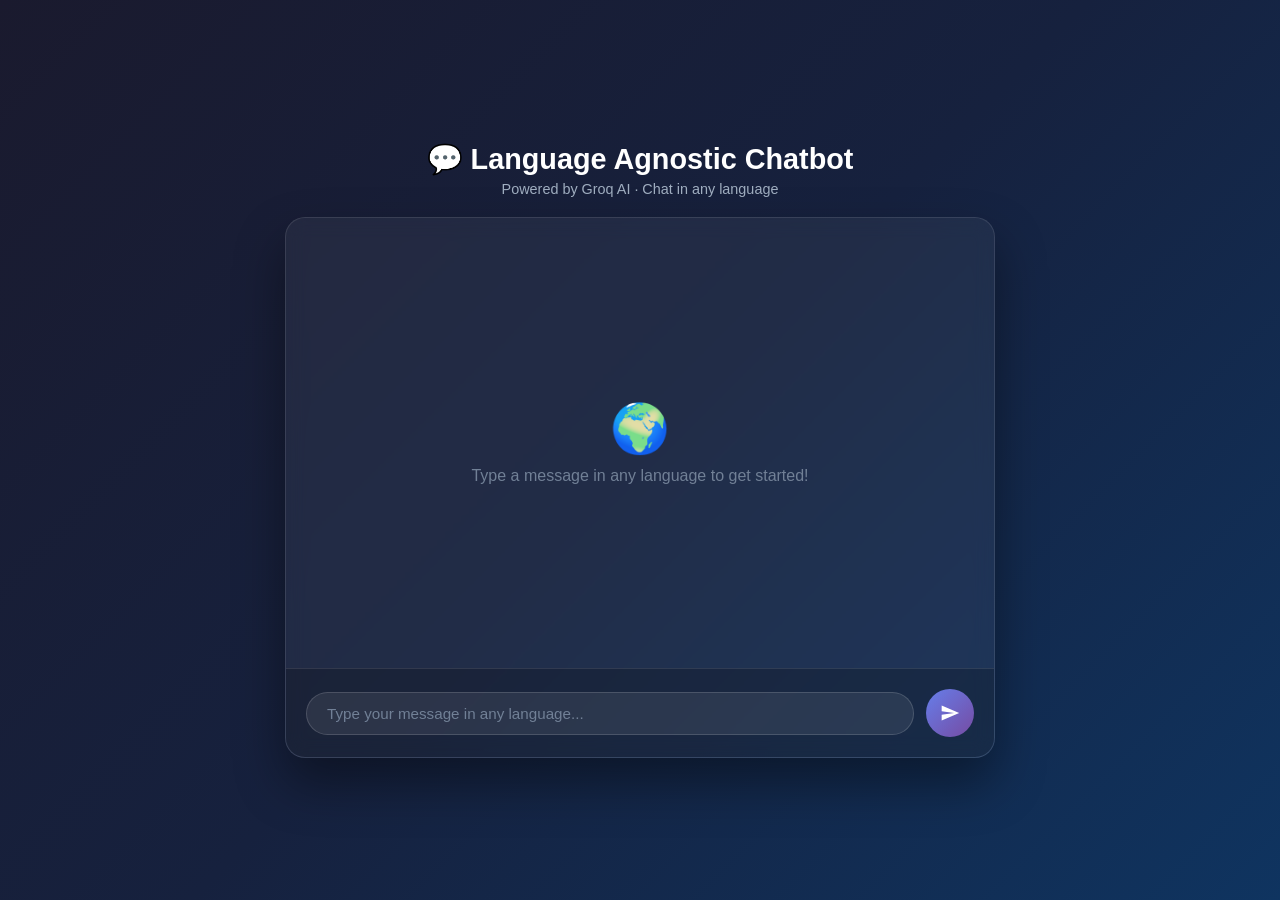
==== index.html @ d5d3b565 "Language agnostic chatbot" ====
<!DOCTYPE html>
<html lang="en">
<head>
    <meta charset="UTF-8">
    <meta name="viewport" content="width=device-width, initial-scale=1.0">
    <title>Language Agnostic Chatbot</title>
    <style>
        * { margin: 0; padding: 0; box-sizing: border-box; }
        body { font-family: 'Segoe UI', sans-serif; background: linear-gradient(135deg, #1a1a2e, #16213e, #0f3460); min-height: 100vh; display: flex; align-items: center; justify-content: center; }
        .chat-wrapper { width: 100%; max-width: 750px; padding: 20px; }
        .chat-header { text-align: center; margin-bottom: 20px; }
        .chat-header h1 { color: #fff; font-size: 1.8rem; font-weight: 700; }
        .chat-header p { color: #a0aec0; font-size: 0.9rem; margin-top: 5px; }
        .chat-container { background: rgba(255,255,255,0.05); backdrop-filter: blur(10px); border: 1px solid rgba(255,255,255,0.1); border-radius: 20px; overflow: hidden; box-shadow: 0 25px 50px rgba(0,0,0,0.4); }
        #chat-box { height: 450px; overflow-y: auto; padding: 25px; display: flex; flex-direction: column; gap: 15px; }
        #chat-box::-webkit-scrollbar { width: 4px; }
        #chat-box::-webkit-scrollbar-thumb { background: rgba(255,255,255,0.2); border-radius: 2px; }
        .message { display: flex; gap: 10px; align-items: flex-end; animation: fadeIn 0.3s ease; }
        @keyframes fadeIn { from { opacity: 0; transform: translateY(10px); } to { opacity: 1; transform: translateY(0); } }
        .message.user { flex-direction: row-reverse; }
        .avatar { width: 35px; height: 35px; border-radius: 50%; display: flex; align-items: center; justify-content: center; font-size: 1rem; flex-shrink: 0; }
        .user .avatar { background: linear-gradient(135deg, #667eea, #764ba2); }
        .bot .avatar { background: linear-gradient(135deg, #f093fb, #f5576c); }
        .bubble { max-width: 75%; padding: 12px 16px; border-radius: 18px; font-size: 0.95rem; line-height: 1.5; word-wrap: break-word; }
        .user .bubble { background: linear-gradient(135deg, #667eea, #764ba2); color: white; border-bottom-right-radius: 4px; }
        .bot .bubble { background: rgba(255,255,255,0.1); color: #e2e8f0; border-bottom-left-radius: 4px; border: 1px solid rgba(255,255,255,0.1); }
        .typing { display: flex; gap: 4px; padding: 14px 18px; }
        .typing span { width: 8px; height: 8px; background: #a0aec0; border-radius: 50%; animation: bounce 1.2s infinite; }
        .typing span:nth-child(2) { animation-delay: 0.2s; }
        .typing span:nth-child(3) { animation-delay: 0.4s; }
        @keyframes bounce { 0%, 60%, 100% { transform: translateY(0); } 30% { transform: translateY(-8px); } }
        .input-area { padding: 20px; background: rgba(0,0,0,0.2); border-top: 1px solid rgba(255,255,255,0.1); display: flex; gap: 12px; align-items: center; }
        #user-input { flex: 1; background: rgba(255,255,255,0.08); border: 1px solid rgba(255,255,255,0.15); border-radius: 25px; padding: 12px 20px; color: white; font-size: 0.95rem; outline: none; }
        #user-input::placeholder { color: #718096; }
        #user-input:focus { border-color: rgba(102,126,234,0.6); }
        #send-btn { width: 48px; height: 48px; border-radius: 50%; background: linear-gradient(135deg, #667eea, #764ba2); border: none; cursor: pointer; display: flex; align-items: center; justify-content: center; transition: transform 0.2s; flex-shrink: 0; }
        #send-btn:hover { transform: scale(1.05); }
        #send-btn:disabled { opacity: 0.5; cursor: not-allowed; transform: none; }
        #send-btn svg { width: 20px; height: 20px; fill: white; }
        .welcome { text-align: center; color: #718096; margin: auto; padding: 20px; }
        .welcome .icon { font-size: 3rem; margin-bottom: 10px; }
        #debug { position: fixed; bottom: 10px; left: 10px; right: 10px; background: rgba(0,0,0,0.9); color: #fc8181; padding: 10px; border-radius: 8px; font-size: 0.75rem; display: none; word-break: break-all; z-index: 999; }
    </style>
</head>
<body>
<div class="chat-wrapper">
    <div class="chat-header">
        <h1>💬 Language Agnostic Chatbot</h1>
        <p>Powered by Groq AI · Chat in any language</p>
    </div>
    <div class="chat-container">
        <div id="chat-box">
            <div class="welcome"><div class="icon">🌍</div><p>Type a message in any language to get started!</p></div>
        </div>
        <div class="input-area">
            <input type="text" id="user-input" placeholder="Type your message in any language..." autocomplete="off">
            <button id="send-btn" onclick="sendMessage()">
                <svg viewBox="0 0 24 24"><path d="M2.01 21L23 12 2.01 3 2 10l15 2-15 2z"/></svg>
            </button>
        </div>
    </div>
</div>
<div id="debug"></div>
<script>
    // Key stored in parts to avoid scanner
    const p1 = "gsk_FLkbArn204md";
    const p2 = "VPpp1CbsWGdyb3FY";
    const p3 = "dnpufDQokDz2SEBTeHHdImxR";
    const GROQ_KEY = p1 + p2 + p3;

    const chatBox = document.getElementById("chat-box");
    const input = document.getElementById("user-input");
    const btn = document.getElementById("send-btn");
    const debug = document.getElementById("debug");
    let welcomeShown = true;

    input.addEventListener("keydown", e => { if (e.key === "Enter") sendMessage(); });

    function addMessage(role, text) {
        if (welcomeShown) { chatBox.innerHTML = ""; welcomeShown = false; }
        const msg = document.createElement("div");
        msg.className = "message " + role;
        msg.innerHTML = '<div class="avatar">' + (role === "user" ? "🧑" : "🤖") + '</div><div class="bubble">' + text + '</div>';
        chatBox.appendChild(msg);
        chatBox.scrollTop = chatBox.scrollHeight;
    }

    function showTyping() {
        if (welcomeShown) { chatBox.innerHTML = ""; welcomeShown = false; }
        const t = document.createElement("div");
        t.className = "message bot"; t.id = "typing";
        t.innerHTML = '<div class="avatar">🤖</div><div class="bubble typing"><span></span><span></span><span></span></div>';
        chatBox.appendChild(t); chatBox.scrollTop = chatBox.scrollHeight;
    }

    function removeTyping() { const t = document.getElementById("typing"); if (t) t.remove(); }

    async function sendMessage() {
        const message = input.value.trim();
        if (!message) return;
        addMessage("user", message);
        input.value = ""; btn.disabled = true; showTyping();
        try {
            const res = await fetch("https://api.groq.com/openai/v1/chat/completions", {
                method: "POST",
                headers: {
                    "Content-Type": "application/json",
                    "Authorization": "Bearer " + GROQ_KEY
                },
                body: JSON.stringify({
                    model: "llama3-8b-8192",
                    messages: [
                        { role: "system", content: "You are a helpful assistant that responds in the same language the user writes in." },
                        { role: "user", content: message }
                    ],
                    max_tokens: 1024
                })
            });
            const data = await res.json();
            removeTyping();
            debug.style.display = "block";
            debug.textContent = "HTTP " + res.status + " | " + JSON.stringify(data).substring(0, 300);
            if (data.choices && data.choices[0]) {
                debug.style.display = "none";
                addMessage("bot", data.choices[0].message.content);
            } else {
                addMessage("bot", "API Error: " + (data.error ? data.error.message : JSON.stringify(data)));
            }
        } catch(err) {
            removeTyping();
            debug.style.display = "block";
            debug.textContent = "Fetch error: " + err.message;
            addMessage("bot", "Connection error: " + err.message);
        }
        btn.disabled = false; input.focus();
    }
</script>
</body>
</html>
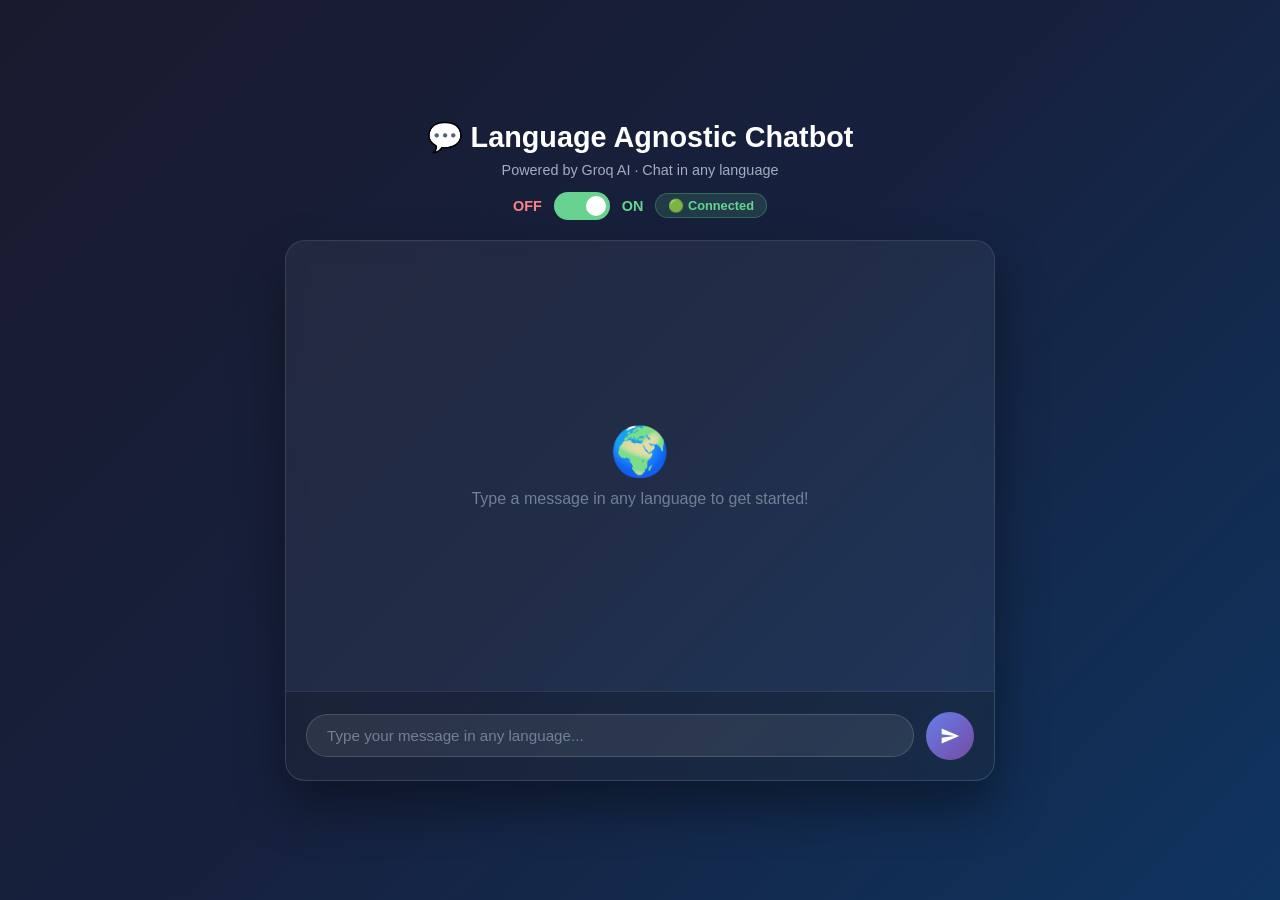
==== commit 44302da9: "Add ON/OFF connection toggle" ====
--- a/index.html
+++ b/index.html
@@ -10,8 +10,25 @@
         .chat-wrapper { width: 100%; max-width: 750px; padding: 20px; }
         .chat-header { text-align: center; margin-bottom: 20px; }
         .chat-header h1 { color: #fff; font-size: 1.8rem; font-weight: 700; }
-        .chat-header p { color: #a0aec0; font-size: 0.9rem; margin-top: 5px; }
-        .chat-container { background: rgba(255,255,255,0.05); backdrop-filter: blur(10px); border: 1px solid rgba(255,255,255,0.1); border-radius: 20px; overflow: hidden; box-shadow: 0 25px 50px rgba(0,0,0,0.4); }
+        .chat-header p { color: #a0aec0; font-size: 0.9rem; margin-top: 8px; }
+
+        /* Toggle Switch */
+        .toggle-row { display: flex; align-items: center; justify-content: center; gap: 12px; margin-top: 14px; }
+        .toggle-label { color: #a0aec0; font-size: 0.9rem; }
+        .toggle-label.active { color: #68d391; font-weight: 600; }
+        .toggle-label.inactive { color: #fc8181; font-weight: 600; }
+        .switch { position: relative; width: 56px; height: 28px; }
+        .switch input { opacity: 0; width: 0; height: 0; }
+        .slider { position: absolute; cursor: pointer; inset: 0; background: #fc8181; border-radius: 28px; transition: 0.3s; }
+        .slider:before { content: ""; position: absolute; height: 20px; width: 20px; left: 4px; bottom: 4px; background: white; border-radius: 50%; transition: 0.3s; }
+        input:checked + .slider { background: #68d391; }
+        input:checked + .slider:before { transform: translateX(28px); }
+        .status-badge { padding: 4px 12px; border-radius: 20px; font-size: 0.8rem; font-weight: 600; }
+        .status-badge.on { background: rgba(104,211,145,0.15); color: #68d391; border: 1px solid rgba(104,211,145,0.3); }
+        .status-badge.off { background: rgba(252,129,129,0.15); color: #fc8181; border: 1px solid rgba(252,129,129,0.3); }
+
+        .chat-container { background: rgba(255,255,255,0.05); backdrop-filter: blur(10px); border: 1px solid rgba(255,255,255,0.1); border-radius: 20px; overflow: hidden; box-shadow: 0 25px 50px rgba(0,0,0,0.4); transition: opacity 0.3s; }
+        .chat-container.disabled { opacity: 0.5; pointer-events: none; }
         #chat-box { height: 450px; overflow-y: auto; padding: 25px; display: flex; flex-direction: column; gap: 15px; }
         #chat-box::-webkit-scrollbar { width: 4px; }
         #chat-box::-webkit-scrollbar-thumb { background: rgba(255,255,255,0.2); border-radius: 2px; }
@@ -47,8 +64,20 @@
     <div class="chat-header">
         <h1>💬 Language Agnostic Chatbot</h1>
         <p>Powered by Groq AI · Chat in any language</p>
+
+        <!-- ON/OFF Toggle -->
+        <div class="toggle-row">
+            <span class="toggle-label inactive" id="off-label">OFF</span>
+            <label class="switch">
+                <input type="checkbox" id="connection-toggle" checked onchange="toggleConnection()">
+                <span class="slider"></span>
+            </label>
+            <span class="toggle-label active" id="on-label">ON</span>
+            <span class="status-badge on" id="status-badge">🟢 Connected</span>
+        </div>
     </div>
-    <div class="chat-container">
+
+    <div class="chat-container" id="chat-container">
         <div id="chat-box">
             <div class="welcome"><div class="icon">🌍</div><p>Type a message in any language to get started!</p></div>
         </div>
@@ -61,8 +90,8 @@
     </div>
 </div>
 <div id="debug"></div>
+
 <script>
-    // Key stored in parts to avoid scanner
     const p1 = "gsk_FLkbArn204md";
     const p2 = "VPpp1CbsWGdyb3FY";
     const p3 = "dnpufDQokDz2SEBTeHHdImxR";
@@ -72,9 +101,36 @@
     const input = document.getElementById("user-input");
     const btn = document.getElementById("send-btn");
     const debug = document.getElementById("debug");
+    const container = document.getElementById("chat-container");
+    const badge = document.getElementById("status-badge");
+    const onLabel = document.getElementById("on-label");
+    const offLabel = document.getElementById("off-label");
     let welcomeShown = true;
+    let isConnected = true;
 
     input.addEventListener("keydown", e => { if (e.key === "Enter") sendMessage(); });
+
+    function toggleConnection() {
+        isConnected = document.getElementById("connection-toggle").checked;
+        if (isConnected) {
+            container.classList.remove("disabled");
+            badge.className = "status-badge on";
+            badge.textContent = "🟢 Connected";
+            onLabel.className = "toggle-label active";
+            offLabel.className = "toggle-label inactive";
+            addMessage("bot", "✅ Connection enabled! You can chat now.");
+        } else {
+            container.classList.add("disabled");
+            badge.className = "status-badge off";
+            badge.textContent = "🔴 Disconnected";
+            onLabel.className = "toggle-label inactive";
+            offLabel.className = "toggle-label active";
+            // Show message before disabling
+            container.classList.remove("disabled");
+            addMessage("bot", "🔴 Connection disabled. Toggle ON to resume chatting.");
+            container.classList.add("disabled");
+        }
+    }
 
     function addMessage(role, text) {
         if (welcomeShown) { chatBox.innerHTML = ""; welcomeShown = false; }
@@ -97,7 +153,7 @@
 
     async function sendMessage() {
         const message = input.value.trim();
-        if (!message) return;
+        if (!message || !isConnected) return;
         addMessage("user", message);
         input.value = ""; btn.disabled = true; showTyping();
         try {
